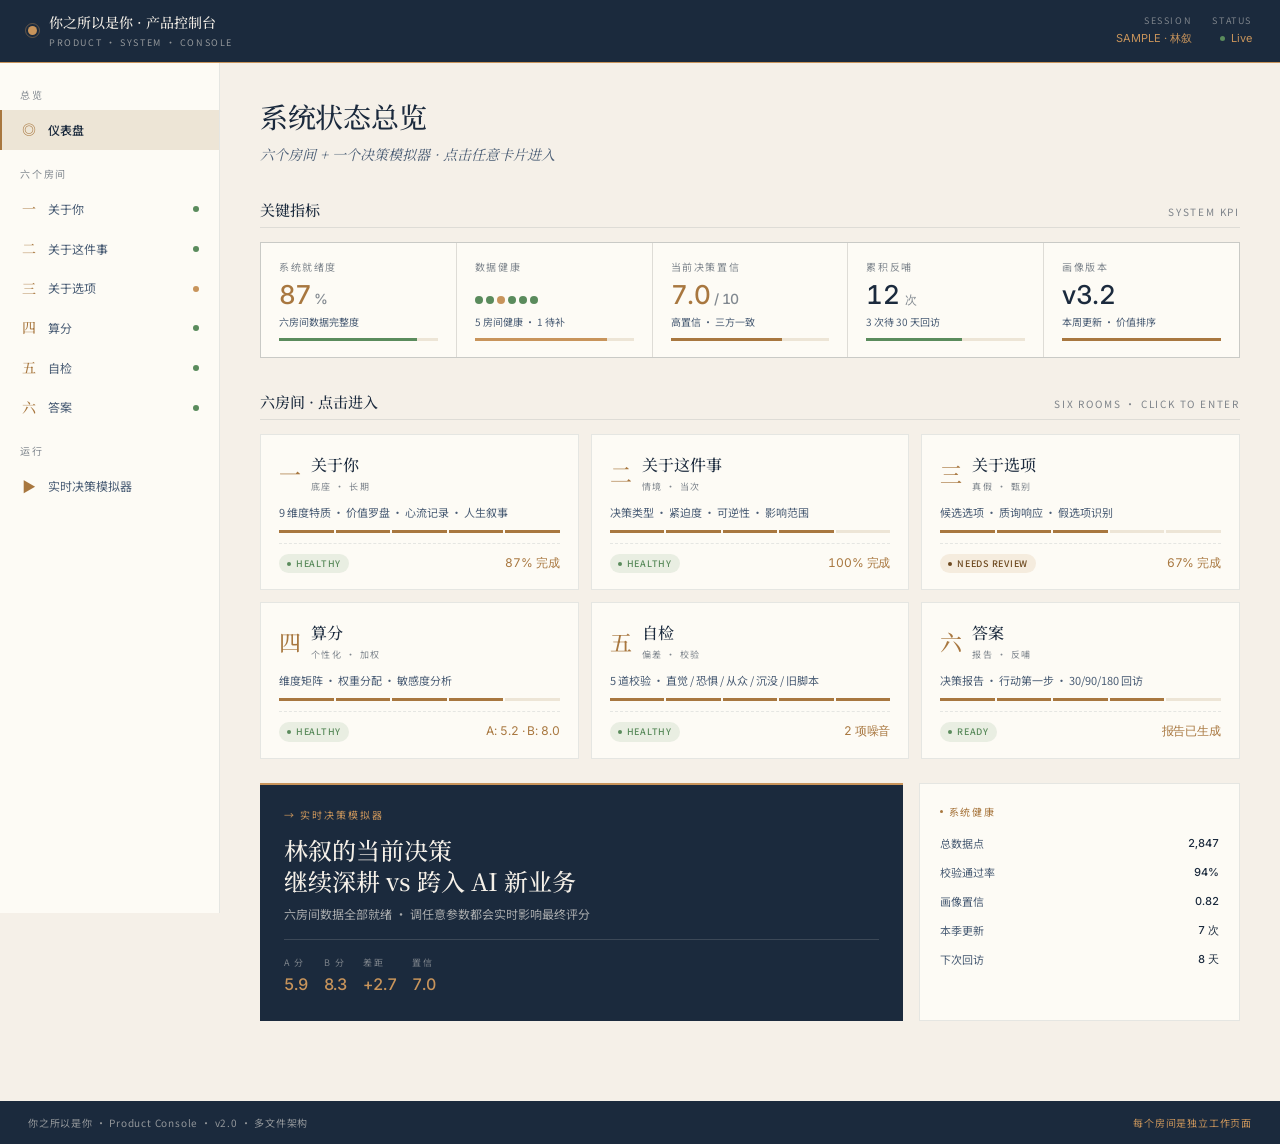
==== index.html @ 29799cde "Add files via upload" ====
<!DOCTYPE html>
<html lang="zh-CN">
<head>
<meta charset="UTF-8">
<meta name="viewport" content="width=device-width, initial-scale=1.0">
<title>仪表盘 · 你之所以是你</title>
<link rel="preconnect" href="https://fonts.googleapis.com">
<link rel="preconnect" href="https://fonts.gstatic.com" crossorigin>
<link href="https://fonts.googleapis.com/css2?family=Noto+Sans+SC:wght@300;400;500;700&family=Noto+Serif+SC:wght@400;500;600&family=Inter:wght@300;400;500;600;700&family=JetBrains+Mono:wght@400;500&display=swap" rel="stylesheet">
<link rel="stylesheet" href="style.css">
</head>
<body>

<header class="top">
  <div class="brand-block">
    <div class="brand-dot"></div>
    <div>
      <div class="brand-title">你之所以是你 · 产品控制台</div>
      <div class="brand-tag">Product · System · Console</div>
    </div>
  </div>
  <div class="session-meta">
    <div class="session-meta-item">
      <span class="session-meta-label">Session</span>
      <span class="session-meta-value mono">SAMPLE · 林叙</span>
    </div>
    <div class="session-meta-item">
      <span class="session-meta-label">Status</span>
      <span class="session-meta-value live-pulse"><span class="pulse-dot"></span> Live</span>
    </div>
  </div>
</header>

<div class="shell">

<aside class="nav">
  <div class="nav-section">总览</div>
  <a class="nav-item" href="index.html"><span class="nav-numeral serif">◎</span><span>仪表盘</span></a>
  <div class="nav-section">六个房间</div>
  <a class="nav-item" href="room-1.html"><span class="nav-numeral serif">一</span><span>关于你</span><span class="nav-status"></span></a>
  <a class="nav-item" href="room-2.html"><span class="nav-numeral serif">二</span><span>关于这件事</span><span class="nav-status"></span></a>
  <a class="nav-item" href="room-3.html"><span class="nav-numeral serif">三</span><span>关于选项</span><span class="nav-status amber"></span></a>
  <a class="nav-item" href="room-4.html"><span class="nav-numeral serif">四</span><span>算分</span><span class="nav-status"></span></a>
  <a class="nav-item" href="room-5.html"><span class="nav-numeral serif">五</span><span>自检</span><span class="nav-status"></span></a>
  <a class="nav-item" href="room-6.html"><span class="nav-numeral serif">六</span><span>答案</span><span class="nav-status"></span></a>
  <div class="nav-section">运行</div>
  <a class="nav-item" href="simulator.html"><span class="nav-numeral serif">▶</span><span>实时决策模拟器</span></a>
</aside>

<main class="content">

<h1 class="page-title serif">系统状态总览</h1>
<p class="page-sub">六个房间 + 一个决策模拟器 · 点击任意卡片进入</p>

<div class="section-bar"><div class="section-title">关键指标</div><div class="section-meta">SYSTEM KPI</div></div>
<div class="kpi-grid">
  <div class="kpi">
    <div class="kpi-label">系统就绪度</div>
    <div class="kpi-value gold num"><span id="kpi-ready">87</span><span style="font-size: 14px; color: var(--muted); margin-left: 2px;">%</span></div>
    <div class="kpi-sub">六房间数据完整度</div>
    <div class="kpi-bar"><div class="kpi-bar-fill green" id="kpi-ready-bar" style="width: 87%;"></div></div>
  </div>
  <div class="kpi">
    <div class="kpi-label">数据健康</div>
    <div class="kpi-value num"><span class="status-dots"><span class="dot on"></span><span class="dot on"></span><span class="dot warn"></span><span class="dot on"></span><span class="dot on"></span><span class="dot on"></span></span></div>
    <div class="kpi-sub">5 房间健康 · 1 待补</div>
    <div class="kpi-bar"><div class="kpi-bar-fill amber" style="width: 83%;"></div></div>
  </div>
  <div class="kpi">
    <div class="kpi-label">当前决策置信</div>
    <div class="kpi-value gold num"><span id="kpi-conf">7.2</span><span style="font-size: 14px; color: var(--muted); margin-left: 4px;">/ 10</span></div>
    <div class="kpi-sub">高置信 · 三方一致</div>
    <div class="kpi-bar"><div class="kpi-bar-fill" id="kpi-conf-bar" style="width: 72%;"></div></div>
  </div>
  <div class="kpi">
    <div class="kpi-label">累积反哺</div>
    <div class="kpi-value num">12<span style="font-size: 12px; color: var(--muted); margin-left: 6px;">次</span></div>
    <div class="kpi-sub">3 次待 30 天回访</div>
    <div class="kpi-bar"><div class="kpi-bar-fill green" style="width: 60%;"></div></div>
  </div>
  <div class="kpi">
    <div class="kpi-label">画像版本</div>
    <div class="kpi-value num">v3.2</div>
    <div class="kpi-sub">本周更新 · 价值排序</div>
    <div class="kpi-bar"><div class="kpi-bar-fill" style="width: 100%;"></div></div>
  </div>
</div>

<div class="section-bar"><div class="section-title">六房间 · 点击进入</div><div class="section-meta">SIX ROOMS · CLICK TO ENTER</div></div>

<div class="room-cards-grid">
  <a class="room-nav-card" href="room-1.html">
    <div class="room-nav-head"><div class="room-nav-num serif">一</div><div><div class="room-nav-name">关于你</div><div class="room-nav-meta">底座 · 长期</div></div></div>
    <div style="font-size: 11px; color: var(--ink-muted); line-height: 1.6;">9 维度特质 · 价值罗盘 · 心流记录 · 人生叙事</div>
    <div class="room-nav-mini-bar"><span class="on"></span><span class="on"></span><span class="on"></span><span class="on"></span><span class="on"></span></div>
    <div class="room-nav-status-row"><div class="status-pill"><span class="dot-inline"></span>HEALTHY</div><span class="num" style="color: var(--gold-deep); font-size: 12px;">87% 完成</span></div>
  </a>
  <a class="room-nav-card" href="room-2.html">
    <div class="room-nav-head"><div class="room-nav-num serif">二</div><div><div class="room-nav-name">关于这件事</div><div class="room-nav-meta">情境 · 当次</div></div></div>
    <div style="font-size: 11px; color: var(--ink-muted); line-height: 1.6;">决策类型 · 紧迫度 · 可逆性 · 影响范围</div>
    <div class="room-nav-mini-bar"><span class="on"></span><span class="on"></span><span class="on"></span><span class="on"></span><span></span></div>
    <div class="room-nav-status-row"><div class="status-pill"><span class="dot-inline"></span>HEALTHY</div><span class="num" style="color: var(--gold-deep); font-size: 12px;">100% 完成</span></div>
  </a>
  <a class="room-nav-card" href="room-3.html">
    <div class="room-nav-head"><div class="room-nav-num serif">三</div><div><div class="room-nav-name">关于选项</div><div class="room-nav-meta">真假 · 甄别</div></div></div>
    <div style="font-size: 11px; color: var(--ink-muted); line-height: 1.6;">候选选项 · 质询响应 · 假选项识别</div>
    <div class="room-nav-mini-bar"><span class="on"></span><span class="on"></span><span class="on"></span><span></span><span></span></div>
    <div class="room-nav-status-row"><div class="status-pill amber"><span class="dot-inline"></span>NEEDS REVIEW</div><span class="num" style="color: var(--gold-deep); font-size: 12px;">67% 完成</span></div>
  </a>
  <a class="room-nav-card" href="room-4.html">
    <div class="room-nav-head"><div class="room-nav-num serif">四</div><div><div class="room-nav-name">算分</div><div class="room-nav-meta">个性化 · 加权</div></div></div>
    <div style="font-size: 11px; color: var(--ink-muted); line-height: 1.6;">维度矩阵 · 权重分配 · 敏感度分析</div>
    <div class="room-nav-mini-bar"><span class="on"></span><span class="on"></span><span class="on"></span><span class="on"></span><span></span></div>
    <div class="room-nav-status-row"><div class="status-pill"><span class="dot-inline"></span>HEALTHY</div><span class="num" style="color: var(--gold-deep); font-size: 12px;">A: <span id="dash-a">5.9</span> · B: <span id="dash-b">8.3</span></span></div>
  </a>
  <a class="room-nav-card" href="room-5.html">
    <div class="room-nav-head"><div class="room-nav-num serif">五</div><div><div class="room-nav-name">自检</div><div class="room-nav-meta">偏差 · 校验</div></div></div>
    <div style="font-size: 11px; color: var(--ink-muted); line-height: 1.6;">5 道校验 · 直觉 / 恐惧 / 从众 / 沉没 / 旧脚本</div>
    <div class="room-nav-mini-bar"><span class="on"></span><span class="on"></span><span class="on"></span><span class="on"></span><span class="on"></span></div>
    <div class="room-nav-status-row"><div class="status-pill"><span class="dot-inline"></span>HEALTHY</div><span class="num" style="color: var(--gold-deep); font-size: 12px;">2 项噪音</span></div>
  </a>
  <a class="room-nav-card" href="room-6.html">
    <div class="room-nav-head"><div class="room-nav-num serif">六</div><div><div class="room-nav-name">答案</div><div class="room-nav-meta">报告 · 反哺</div></div></div>
    <div style="font-size: 11px; color: var(--ink-muted); line-height: 1.6;">决策报告 · 行动第一步 · 30/90/180 回访</div>
    <div class="room-nav-mini-bar"><span class="on"></span><span class="on"></span><span class="on"></span><span class="on"></span><span></span></div>
    <div class="room-nav-status-row"><div class="status-pill"><span class="dot-inline"></span>READY</div><span class="num" style="color: var(--gold-deep); font-size: 12px;">报告已生成</span></div>
  </a>
</div>

<div class="dash-cta-row">
  <a class="simulator-card-link" href="simulator.html">
    <div class="sim-card-label">→ 实时决策模拟器</div>
    <div class="sim-card-title serif">林叙的当前决策<br/>继续深耕 vs 跨入 AI 新业务</div>
    <div class="sim-card-sub">六房间数据全部就绪 · 调任意参数都会实时影响最终评分</div>
    <div class="sim-card-quick">
      <div class="sim-card-quick-item"><span class="sim-card-quick-label">A 分</span><span class="sim-card-quick-val num" id="dash-a">5.9</span></div>
      <div class="sim-card-quick-item"><span class="sim-card-quick-label">B 分</span><span class="sim-card-quick-val num" id="dash-b">8.3</span></div>
      <div class="sim-card-quick-item"><span class="sim-card-quick-label">差距</span><span class="sim-card-quick-val num" id="dash-gap">+2.4</span></div>
      <div class="sim-card-quick-item"><span class="sim-card-quick-label">置信</span><span class="sim-card-quick-val num" id="dash-conf">7.2</span></div>
    </div>
  </a>
  <div class="health-card">
    <div class="subsection-label">系统健康</div>
    <div class="health-row"><span class="lbl">总数据点</span><span class="val">2,847</span></div>
    <div class="health-row"><span class="lbl">校验通过率</span><span class="val">94%</span></div>
    <div class="health-row"><span class="lbl">画像置信</span><span class="val">0.82</span></div>
    <div class="health-row"><span class="lbl">本季更新</span><span class="val">7 次</span></div>
    <div class="health-row"><span class="lbl">下次回访</span><span class="val">8 天</span></div>
  </div>
</div>

</main>

</div>

<footer class="bot">
  <span>你之所以是你 · Product Console · v2.0 · 多文件架构</span>
  <span style="color: var(--gold);">每个房间是独立工作页面</span>
</footer>

<script src="app.js"></script>
</body>
</html>
---- style.css ----
:root {
  --ink: #1B2A3D; --ink-soft: #2C3E54; --ink-muted: #4A5D75;
  --cream: #F5F0E8; --cream-deep: #EDE5D6; --paper: #FDFBF5;
  --gold: #C8945B; --gold-deep: #A8773F; --gold-darkest: #6E4A20;
  --gold-soft: rgba(200, 148, 91, 0.10); --gold-soft-2: rgba(200, 148, 91, 0.20);
  --line: rgba(27, 42, 61, 0.10); --line-strong: rgba(27, 42, 61, 0.22);
  --muted: rgba(27, 42, 61, 0.55);
  --green: #5A8B5C; --green-soft: rgba(90, 139, 92, 0.12);
  --amber: #C8945B; --amber-soft: rgba(200, 148, 91, 0.15);
  --red: #B85450; --red-soft: rgba(184, 84, 80, 0.10);
}

* { margin: 0; padding: 0; box-sizing: border-box; }
html, body {
  font-family: 'Noto Sans SC', -apple-system, 'PingFang SC', 'Microsoft YaHei', sans-serif;
  background: var(--cream); color: var(--ink);
  font-size: 13px; line-height: 1.55;
  -webkit-font-smoothing: antialiased;
}
.serif { font-family: 'Noto Serif SC', Georgia, serif; }
.num { font-family: 'Inter', sans-serif; font-variant-numeric: tabular-nums; letter-spacing: -0.01em; }
.mono { font-family: 'JetBrains Mono', monospace; font-variant-numeric: tabular-nums; }

header.top { background: var(--ink); color: var(--cream); padding: 12px 28px; display: flex; align-items: center; justify-content: space-between; border-bottom: 0.5px solid var(--gold); position: sticky; top: 0; z-index: 50; }
.brand-block { display: flex; align-items: center; gap: 12px; }
.brand-dot { width: 9px; height: 9px; border-radius: 50%; background: var(--gold); position: relative; }
.brand-dot::after { content: ''; position: absolute; inset: -3px; border: 0.5px solid var(--gold); border-radius: 50%; opacity: 0.4; }
.brand-title { font-family: 'Noto Serif SC', serif; font-size: 14px; font-weight: 500; }
.brand-tag { font-size: 9px; letter-spacing: 0.18em; color: rgba(245, 240, 232, 0.55); text-transform: uppercase; margin-top: 2px; }
.session-meta { display: flex; gap: 20px; font-size: 11px; }
.session-meta-item { display: flex; flex-direction: column; align-items: flex-end; }
.session-meta-label { color: rgba(245, 240, 232, 0.45); font-size: 9px; letter-spacing: 0.18em; text-transform: uppercase; margin-bottom: 2px; }
.session-meta-value { font-family: 'Inter', sans-serif; font-size: 11px; color: var(--gold); }
.live-pulse { display: inline-flex; align-items: center; gap: 6px; }
.pulse-dot { width: 5px; height: 5px; border-radius: 50%; background: var(--green); animation: pulse 2s ease-in-out infinite; }
@keyframes pulse { 0%, 100% { opacity: 1; } 50% { opacity: 0.4; } }

.shell { display: grid; grid-template-columns: 220px 1fr; min-height: calc(100vh - 50px); }
aside.nav { background: var(--paper); border-right: 0.5px solid var(--line); padding: 24px 0; position: sticky; top: 50px; height: calc(100vh - 50px); overflow-y: auto; }
.nav-section { font-size: 10px; letter-spacing: 0.18em; color: var(--muted); text-transform: uppercase; padding: 0 20px 8px; margin-top: 16px; }
.nav-section:first-child { margin-top: 0; }
.nav-item { display: flex; align-items: center; gap: 12px; padding: 9px 20px; cursor: pointer; border-left: 2px solid transparent; transition: all 0.15s; text-decoration: none; color: var(--ink-muted); font-size: 12px; }
.nav-item:hover { background: var(--cream); color: var(--ink); }
.nav-item.active { background: var(--cream-deep); border-left-color: var(--gold-deep); color: var(--ink); font-weight: 500; }
.nav-numeral { font-family: 'Noto Serif SC', serif; font-size: 14px; color: var(--gold-deep); min-width: 14px; text-align: center; font-weight: 500; }
.nav-status { margin-left: auto; width: 6px; height: 6px; border-radius: 50%; background: var(--green); }
.nav-status.amber { background: var(--amber); }

main.content { padding: 32px 40px 80px; max-width: 1100px; }
.crumb { display: flex; align-items: center; gap: 8px; font-size: 11px; color: var(--muted); margin-bottom: 16px; letter-spacing: 0.04em; }
.crumb a { color: var(--gold-deep); text-decoration: none; }
.crumb a:hover { text-decoration: underline; }

h1.page-title { font-family: 'Noto Serif SC', serif; font-size: 28px; font-weight: 500; margin-bottom: 6px; letter-spacing: -0.01em; }
.page-sub { font-family: 'Noto Serif SC', serif; font-style: italic; color: var(--ink-muted); margin-bottom: 32px; font-size: 14px; }

.section-bar { display: flex; align-items: baseline; justify-content: space-between; margin: 32px 0 14px; padding-bottom: 6px; border-bottom: 0.5px solid var(--line); }
.section-title { font-family: 'Noto Serif SC', serif; font-size: 15px; font-weight: 500; }
.section-meta { font-size: 10px; letter-spacing: 0.18em; color: var(--muted); text-transform: uppercase; }

.kpi-grid { display: grid; grid-template-columns: repeat(5, 1fr); gap: 1px; background: var(--line); border: 0.5px solid var(--line); margin-top: 8px; }
.kpi { background: var(--paper); padding: 16px 18px; }
.kpi-label { font-size: 10px; letter-spacing: 0.16em; color: var(--muted); text-transform: uppercase; margin-bottom: 8px; }
.kpi-value { font-family: 'Inter', sans-serif; font-size: 26px; font-weight: 500; letter-spacing: -0.02em; line-height: 1; margin-bottom: 6px; font-variant-numeric: tabular-nums; }
.kpi-value.gold { color: var(--gold-deep); }
.kpi-sub { font-size: 10px; color: var(--ink-muted); }
.kpi-bar { margin-top: 8px; height: 3px; background: var(--cream-deep); position: relative; overflow: hidden; }
.kpi-bar-fill { position: absolute; top: 0; left: 0; height: 100%; background: var(--gold-deep); transition: width 0.4s; }
.kpi-bar-fill.green { background: var(--green); }
.kpi-bar-fill.amber { background: var(--amber); }
.status-dots { display: inline-flex; gap: 3px; margin-top: 4px; }
.dot { width: 8px; height: 8px; border-radius: 50%; background: var(--cream-deep); }
.dot.on { background: var(--green); }
.dot.warn { background: var(--amber); }

.room-cards-grid { display: grid; grid-template-columns: repeat(3, 1fr); gap: 12px; margin-top: 8px; }
.room-nav-card { background: var(--paper); border: 0.5px solid var(--line); padding: 18px 18px 16px; cursor: pointer; transition: all 0.2s; text-decoration: none; color: var(--ink); display: block; }
.room-nav-card:hover { border-color: var(--gold-deep); background: var(--cream-deep); transform: translateY(-1px); }
.room-nav-head { display: flex; align-items: center; gap: 10px; margin-bottom: 10px; }
.room-nav-num { font-family: 'Noto Serif SC', serif; font-size: 22px; color: var(--gold-deep); font-weight: 500; line-height: 1; }
.room-nav-name { font-family: 'Noto Serif SC', serif; font-size: 16px; font-weight: 500; }
.room-nav-meta { font-size: 9px; letter-spacing: 0.16em; color: var(--muted); text-transform: uppercase; margin-top: 2px; }
.room-nav-status-row { display: flex; align-items: center; justify-content: space-between; font-size: 10px; letter-spacing: 0.05em; padding-top: 10px; border-top: 0.5px dashed var(--line); margin-top: 10px; }
.status-pill { display: inline-flex; align-items: center; gap: 5px; font-size: 9px; letter-spacing: 0.08em; padding: 3px 8px; background: var(--green-soft); color: var(--green); border-radius: 10px; text-transform: uppercase; font-weight: 500; }
.status-pill.amber { background: var(--amber-soft); color: var(--gold-darkest); }
.status-pill .dot-inline { width: 4px; height: 4px; border-radius: 50%; background: currentColor; }
.room-nav-mini-bar { display: flex; gap: 2px; margin-top: 8px; }
.room-nav-mini-bar span { height: 3px; flex: 1; background: var(--cream-deep); }
.room-nav-mini-bar span.on { background: var(--gold-deep); }

.card { background: var(--paper); border: 0.5px solid var(--line); padding: 20px 24px; margin-bottom: 16px; }
.card-head { display: flex; align-items: baseline; justify-content: space-between; margin-bottom: 16px; padding-bottom: 10px; border-bottom: 0.5px solid var(--line); }
.card-title { font-family: 'Noto Serif SC', serif; font-size: 14px; font-weight: 500; }
.card-meta { font-size: 10px; letter-spacing: 0.16em; color: var(--muted); text-transform: uppercase; }

.subsection-label { font-size: 10px; letter-spacing: 0.18em; color: var(--gold-deep); text-transform: uppercase; margin-bottom: 10px; display: flex; align-items: center; gap: 6px; }
.subsection-label::before { content: ''; width: 3px; height: 3px; background: var(--gold-deep); border-radius: 50%; }

.metric-row { display: grid; grid-template-columns: 130px 1fr 70px; gap: 12px; align-items: center; margin-bottom: 8px; font-size: 12px; }
.metric-label { color: var(--ink-muted); }
.metric-bar { height: 5px; background: var(--cream-deep); position: relative; overflow: hidden; }
.metric-bar-fill { position: absolute; top: 0; left: 0; height: 5px; background: var(--gold-deep); transition: width 0.3s; }
.metric-bar-fill.green { background: var(--green); }
.metric-bar-fill.amber { background: var(--amber); }
.metric-val { text-align: right; font-family: 'Inter', sans-serif; font-variant-numeric: tabular-nums; color: var(--ink); font-weight: 500; }

.param-grid { display: grid; grid-template-columns: 1fr 1fr; gap: 24px; }
.param-row { display: grid; grid-template-columns: 1fr 60px; gap: 12px; align-items: baseline; margin-bottom: 14px; }
.param-label { font-size: 12px; color: var(--ink-soft); display: flex; align-items: center; gap: 6px; }
.param-label-explanation { font-size: 11px; color: var(--muted); font-style: italic; margin-top: 2px; line-height: 1.4; }
.param-val { text-align: right; font-family: 'Inter', sans-serif; font-variant-numeric: tabular-nums; font-weight: 500; color: var(--gold-darkest); font-size: 13px; }
.slider { width: 100%; height: 4px; background: var(--cream-deep); outline: none; appearance: none; -webkit-appearance: none; cursor: pointer; margin-top: 6px; }
.slider::-webkit-slider-thumb { -webkit-appearance: none; appearance: none; width: 14px; height: 14px; background: var(--ink); border: 2px solid var(--cream); border-radius: 50%; cursor: grab; box-shadow: 0 0 0 0.5px var(--ink); }
.slider::-webkit-slider-thumb:active { background: var(--gold-deep); cursor: grabbing; }
.slider::-moz-range-thumb { width: 14px; height: 14px; background: var(--ink); border: 2px solid var(--cream); border-radius: 50%; cursor: grab; }

.toggle { position: relative; width: 32px; height: 18px; background: var(--cream-deep); border: 0.5px solid var(--line-strong); border-radius: 9px; cursor: pointer; transition: background 0.2s; flex-shrink: 0; }
.toggle::after { content: ''; position: absolute; top: 1px; left: 1px; width: 14px; height: 14px; background: var(--cream); border: 0.5px solid var(--line-strong); border-radius: 50%; transition: transform 0.2s; }
.toggle.on { background: var(--gold-deep); border-color: var(--gold-deep); }
.toggle.on::after { transform: translateX(13px); background: var(--cream); border-color: var(--gold-deep); }
.toggle-row { display: grid; grid-template-columns: 1fr auto; align-items: center; gap: 12px; padding: 10px 0; border-bottom: 0.5px dashed var(--line); font-size: 12px; }
.toggle-row:last-child { border: none; }

.live-output-card { background: var(--ink); color: var(--cream); padding: 18px 24px; margin: 16px 0 24px; position: relative; overflow: hidden; }
.live-output-card::before { content: ''; position: absolute; top: 0; left: 0; width: 4px; height: 100%; background: var(--gold); }
.live-output-card-label { font-size: 10px; letter-spacing: 0.2em; color: var(--gold); text-transform: uppercase; margin-bottom: 8px; }
.live-output-value { font-family: 'Noto Serif SC', serif; font-size: 22px; line-height: 1.4; font-weight: 500; margin-bottom: 6px; }
.live-output-conf { font-size: 11px; color: rgba(245, 240, 232, 0.6); font-family: 'Inter', sans-serif; }

.viz-card { background: var(--paper); border: 0.5px solid var(--line); padding: 24px; margin-bottom: 16px; }
.viz-grid { display: grid; grid-template-columns: 1fr 1fr; gap: 16px; }

.radar-svg { width: 100%; max-width: 320px; display: block; margin: 0 auto; }

.timeline { display: flex; gap: 4px; margin-top: 12px; }
.timeline-day { flex: 1; aspect-ratio: 1; background: var(--cream-deep); border: 0.5px solid var(--line); display: flex; align-items: center; justify-content: center; font-size: 11px; color: var(--muted); font-family: 'Inter', sans-serif; font-weight: 500; }
.timeline-day.flow { background: var(--gold-deep); color: var(--cream); }
.timeline-day.partial { background: var(--gold-soft-2); color: var(--gold-darkest); }

.value-list { display: flex; flex-direction: column; gap: 6px; }
.value-item { display: grid; grid-template-columns: 24px 1fr 50px; gap: 10px; align-items: center; padding: 8px 0; border-bottom: 0.5px dashed var(--line); font-size: 12px; }
.value-rank { font-family: 'Noto Serif SC', serif; font-size: 14px; color: var(--gold-deep); font-weight: 500; }
.value-name { font-family: 'Noto Serif SC', serif; font-size: 14px; font-weight: 500; }
.value-score { text-align: right; font-family: 'Inter', sans-serif; font-variant-numeric: tabular-nums; color: var(--ink-muted); font-size: 11px; }

.story-events { display: flex; flex-direction: column; gap: 12px; margin-top: 12px; }
.story-event { display: grid; grid-template-columns: 80px 1fr; gap: 16px; padding: 10px 0; border-bottom: 0.5px dashed var(--line); }
.story-event:last-child { border: none; }
.story-age { font-family: 'Inter', sans-serif; font-size: 14px; color: var(--gold-deep); font-weight: 500; }
.story-content { font-size: 12px; line-height: 1.6; color: var(--ink-soft); }
.story-content strong { font-family: 'Noto Serif SC', serif; color: var(--ink); font-weight: 500; }

.dim-chart-row { display: grid; grid-template-columns: 100px 1fr 60px 40px; gap: 12px; align-items: center; padding: 8px 0; border-bottom: 0.5px dashed var(--line); font-size: 12px; }
.dim-chart-row:last-child { border: none; }
.dim-chart-label { color: var(--ink-muted); }
.dim-chart-bar-track { position: relative; height: 14px; background: var(--cream-deep); }
.dim-chart-bar-fill { position: absolute; top: 0; left: 0; height: 14px; background: var(--gold-deep); transition: width 0.5s; }
.dim-chart-val { text-align: right; font-family: 'Inter', sans-serif; font-variant-numeric: tabular-nums; font-weight: 500; }

.pill { display: inline-flex; align-items: center; gap: 6px; padding: 4px 10px; background: var(--gold-soft); color: var(--gold-darkest); border: 0.5px solid var(--gold); border-radius: 12px; font-size: 11px; letter-spacing: 0.04em; }
.pill.green { background: var(--green-soft); color: var(--green); border-color: var(--green); }
.pill.red { background: var(--red-soft); color: var(--red); border-color: var(--red); }

.option-card { padding: 16px 18px; border: 0.5px solid var(--line); margin-bottom: 12px; background: var(--cream); }
.option-card.winner { border: 2px solid var(--gold-deep); background: var(--gold-soft); }
.option-head-row { display: flex; justify-content: space-between; align-items: baseline; margin-bottom: 12px; }
.option-name { font-family: 'Noto Serif SC', serif; font-size: 15px; font-weight: 500; }
.option-sub { font-size: 10px; color: var(--muted); margin-top: 2px; letter-spacing: 0.05em; }
.option-score { font-family: 'Inter', sans-serif; font-size: 28px; font-weight: 500; font-variant-numeric: tabular-nums; letter-spacing: -0.02em; color: var(--gold-deep); line-height: 1; }

.check-item { display: flex; gap: 12px; align-items: flex-start; padding: 12px 0; border-bottom: 0.5px dashed var(--line); }
.check-item:last-child { border: none; }
.check-icon { width: 18px; height: 18px; flex-shrink: 0; border-radius: 50%; display: flex; align-items: center; justify-content: center; font-family: 'Inter', sans-serif; font-size: 11px; font-weight: 500; }
.check-icon.ok { background: var(--green-soft); color: var(--green); }
.check-icon.warn { background: var(--amber-soft); color: var(--gold-darkest); }
.check-icon.off { background: var(--cream-deep); color: var(--muted); }
.check-content { flex: 1; }
.check-name { font-family: 'Noto Serif SC', serif; font-size: 13px; font-weight: 500; margin-bottom: 4px; }
.check-desc { font-size: 11px; color: var(--ink-muted); line-height: 1.6; }
.check-tag { font-size: 9px; letter-spacing: 0.1em; color: var(--muted); text-transform: uppercase; margin-top: 4px; }

.page-nav { display: flex; justify-content: space-between; margin-top: 48px; padding-top: 20px; border-top: 0.5px solid var(--line); }
.page-nav-btn { padding: 10px 16px; background: transparent; border: 0.5px solid var(--line-strong); font-size: 12px; cursor: pointer; text-decoration: none; color: var(--ink); display: inline-flex; align-items: center; gap: 8px; font-family: inherit; transition: background 0.15s; }
.page-nav-btn:hover { background: var(--paper); }
.page-nav-btn.primary { background: var(--ink); color: var(--cream); border-color: var(--ink); }

.dash-cta-row { display: grid; grid-template-columns: 2fr 1fr; gap: 16px; margin-top: 24px; }
.simulator-card-link { display: block; padding: 24px; background: var(--ink); color: var(--cream); text-decoration: none; cursor: pointer; position: relative; overflow: hidden; transition: transform 0.2s; }
.simulator-card-link:hover { transform: translateY(-2px); }
.simulator-card-link::before { content: ''; position: absolute; top: 0; left: 0; width: 100%; height: 2px; background: var(--gold); }
.sim-card-label { font-size: 10px; letter-spacing: 0.2em; color: var(--gold); margin-bottom: 12px; text-transform: uppercase; }
.sim-card-title { font-family: 'Noto Serif SC', serif; font-size: 24px; font-weight: 500; margin-bottom: 8px; line-height: 1.3; }
.sim-card-sub { font-size: 12px; color: rgba(245, 240, 232, 0.65); margin-bottom: 16px; }
.sim-card-quick { display: flex; gap: 16px; padding-top: 16px; border-top: 0.5px solid rgba(245, 240, 232, 0.15); font-size: 11px; }
.sim-card-quick-item { display: flex; flex-direction: column; gap: 2px; }
.sim-card-quick-label { font-size: 9px; letter-spacing: 0.18em; color: rgba(245, 240, 232, 0.45); text-transform: uppercase; }
.sim-card-quick-val { font-family: 'Inter', sans-serif; font-weight: 500; color: var(--gold); font-size: 16px; }

.health-card { padding: 20px; background: var(--paper); border: 0.5px solid var(--line); }
.health-row { display: flex; justify-content: space-between; padding: 6px 0; font-size: 11px; }
.health-row .lbl { color: var(--ink-muted); }
.health-row .val { font-family: 'Inter', sans-serif; font-weight: 500; font-variant-numeric: tabular-nums; }

.viz-vertical-bars { display: flex; align-items: flex-end; gap: 8px; height: 200px; padding: 16px 0; border-bottom: 0.5px solid var(--line); }
.viz-vbar { flex: 1; display: flex; flex-direction: column; align-items: center; justify-content: flex-end; height: 100%; gap: 4px; }
.viz-vbar-fill { width: 60%; max-width: 36px; background: var(--gold-deep); transition: height 0.5s; }
.viz-vbar-fill.muted { background: var(--cream-deep); }
.viz-vbar-label { font-size: 10px; color: var(--ink-muted); margin-top: 6px; text-align: center; font-family: 'Inter', sans-serif; }
.viz-vbar-val { font-size: 11px; font-family: 'Inter', sans-serif; font-weight: 500; color: var(--gold-darkest); }

.calc-display { background: var(--cream); border: 0.5px solid var(--line); padding: 18px 22px; margin: 16px 0; font-family: 'JetBrains Mono', monospace; font-size: 12px; line-height: 1.9; color: var(--ink-soft); }
.calc-display .key { color: var(--gold-deep); }
.calc-display .val { color: var(--ink); font-weight: 500; }
.calc-display .comment { color: var(--muted); font-style: italic; }

footer.bot { padding: 14px 28px; background: var(--ink); color: rgba(245, 240, 232, 0.55); display: flex; justify-content: space-between; align-items: center; font-size: 10px; letter-spacing: 0.08em; }

@media (max-width: 880px) {
  .shell { grid-template-columns: 1fr; }
  aside.nav { position: static; height: auto; padding: 12px 0; overflow-x: auto; }
  main.content { padding: 20px 16px 60px; }
  .kpi-grid { grid-template-columns: repeat(2, 1fr); }
  .room-cards-grid { grid-template-columns: 1fr; }
  .param-grid { grid-template-columns: 1fr; }
  .viz-grid { grid-template-columns: 1fr; }
  .dash-cta-row { grid-template-columns: 1fr; }
}
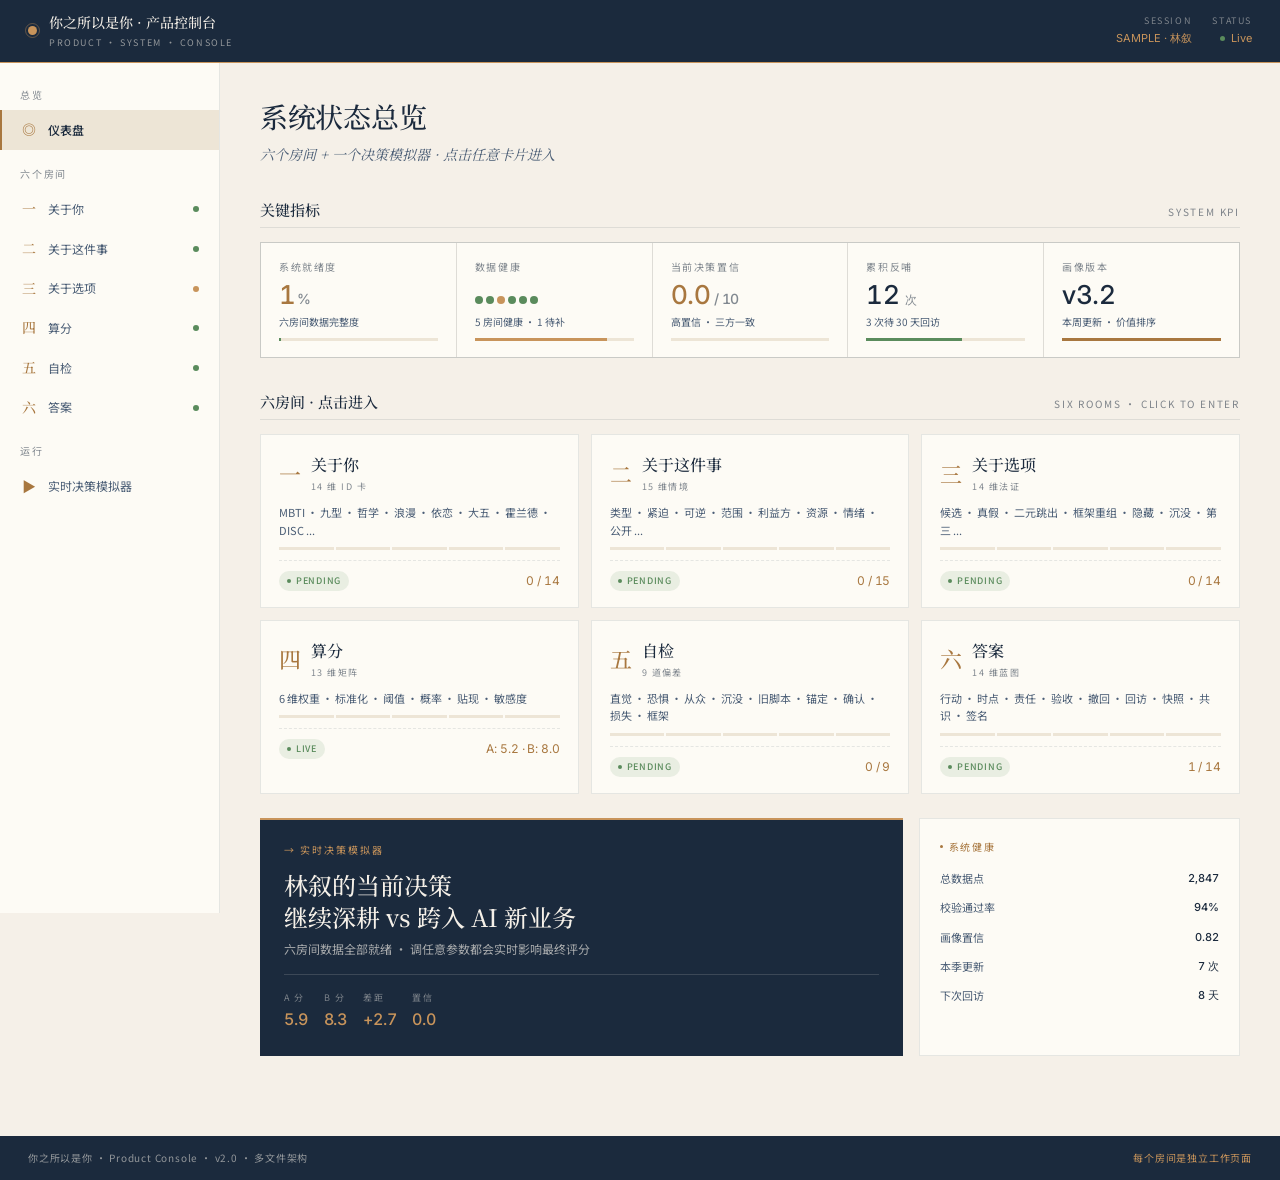
==== commit ca0ad37c: "Add files via upload" ====
--- a/index.html
+++ b/index.html
@@ -89,41 +89,41 @@
 <div class="section-bar"><div class="section-title">六房间 · 点击进入</div><div class="section-meta">SIX ROOMS · CLICK TO ENTER</div></div>
 
 <div class="room-cards-grid">
-  <a class="room-nav-card" href="room-1.html">
-    <div class="room-nav-head"><div class="room-nav-num serif">一</div><div><div class="room-nav-name">关于你</div><div class="room-nav-meta">底座 · 长期</div></div></div>
-    <div style="font-size: 11px; color: var(--ink-muted); line-height: 1.6;">9 维度特质 · 价值罗盘 · 心流记录 · 人生叙事</div>
-    <div class="room-nav-mini-bar"><span class="on"></span><span class="on"></span><span class="on"></span><span class="on"></span><span class="on"></span></div>
-    <div class="room-nav-status-row"><div class="status-pill"><span class="dot-inline"></span>HEALTHY</div><span class="num" style="color: var(--gold-deep); font-size: 12px;">87% 完成</span></div>
+  <a class="room-nav-card" href="room-1.html" id="dash-room-1">
+    <div class="room-nav-head"><div class="room-nav-num serif">一</div><div><div class="room-nav-name">关于你</div><div class="room-nav-meta">14 维 ID 卡</div></div></div>
+    <div style="font-size: 11px; color: var(--ink-muted); line-height: 1.6;" id="dash-r1-desc">MBTI · 九型 · 哲学 · 浪漫 · 依恋 · 大五 · 霍兰德 · DISC ...</div>
+    <div class="room-nav-mini-bar" id="dash-r1-bar"><span></span><span></span><span></span><span></span><span></span></div>
+    <div class="room-nav-status-row"><div class="status-pill" id="dash-r1-pill"><span class="dot-inline"></span>PENDING</div><span class="num" style="color: var(--gold-deep); font-size: 12px;" id="dash-r1-val">0 / 14</span></div>
   </a>
-  <a class="room-nav-card" href="room-2.html">
-    <div class="room-nav-head"><div class="room-nav-num serif">二</div><div><div class="room-nav-name">关于这件事</div><div class="room-nav-meta">情境 · 当次</div></div></div>
-    <div style="font-size: 11px; color: var(--ink-muted); line-height: 1.6;">决策类型 · 紧迫度 · 可逆性 · 影响范围</div>
-    <div class="room-nav-mini-bar"><span class="on"></span><span class="on"></span><span class="on"></span><span class="on"></span><span></span></div>
-    <div class="room-nav-status-row"><div class="status-pill"><span class="dot-inline"></span>HEALTHY</div><span class="num" style="color: var(--gold-deep); font-size: 12px;">100% 完成</span></div>
+  <a class="room-nav-card" href="room-2.html" id="dash-room-2">
+    <div class="room-nav-head"><div class="room-nav-num serif">二</div><div><div class="room-nav-name">关于这件事</div><div class="room-nav-meta">15 维情境</div></div></div>
+    <div style="font-size: 11px; color: var(--ink-muted); line-height: 1.6;" id="dash-r2-desc">类型 · 紧迫 · 可逆 · 范围 · 利益方 · 资源 · 情绪 · 公开 ...</div>
+    <div class="room-nav-mini-bar" id="dash-r2-bar"><span></span><span></span><span></span><span></span><span></span></div>
+    <div class="room-nav-status-row"><div class="status-pill" id="dash-r2-pill"><span class="dot-inline"></span>PENDING</div><span class="num" style="color: var(--gold-deep); font-size: 12px;" id="dash-r2-val">0 / 15</span></div>
   </a>
-  <a class="room-nav-card" href="room-3.html">
-    <div class="room-nav-head"><div class="room-nav-num serif">三</div><div><div class="room-nav-name">关于选项</div><div class="room-nav-meta">真假 · 甄别</div></div></div>
-    <div style="font-size: 11px; color: var(--ink-muted); line-height: 1.6;">候选选项 · 质询响应 · 假选项识别</div>
-    <div class="room-nav-mini-bar"><span class="on"></span><span class="on"></span><span class="on"></span><span></span><span></span></div>
-    <div class="room-nav-status-row"><div class="status-pill amber"><span class="dot-inline"></span>NEEDS REVIEW</div><span class="num" style="color: var(--gold-deep); font-size: 12px;">67% 完成</span></div>
+  <a class="room-nav-card" href="room-3.html" id="dash-room-3">
+    <div class="room-nav-head"><div class="room-nav-num serif">三</div><div><div class="room-nav-name">关于选项</div><div class="room-nav-meta">14 维法证</div></div></div>
+    <div style="font-size: 11px; color: var(--ink-muted); line-height: 1.6;" id="dash-r3-desc">候选 · 真假 · 二元跳出 · 框架重组 · 隐藏 · 沉没 · 第三 ...</div>
+    <div class="room-nav-mini-bar" id="dash-r3-bar"><span></span><span></span><span></span><span></span><span></span></div>
+    <div class="room-nav-status-row"><div class="status-pill" id="dash-r3-pill"><span class="dot-inline"></span>PENDING</div><span class="num" style="color: var(--gold-deep); font-size: 12px;" id="dash-r3-val">0 / 14</span></div>
   </a>
-  <a class="room-nav-card" href="room-4.html">
-    <div class="room-nav-head"><div class="room-nav-num serif">四</div><div><div class="room-nav-name">算分</div><div class="room-nav-meta">个性化 · 加权</div></div></div>
-    <div style="font-size: 11px; color: var(--ink-muted); line-height: 1.6;">维度矩阵 · 权重分配 · 敏感度分析</div>
-    <div class="room-nav-mini-bar"><span class="on"></span><span class="on"></span><span class="on"></span><span class="on"></span><span></span></div>
-    <div class="room-nav-status-row"><div class="status-pill"><span class="dot-inline"></span>HEALTHY</div><span class="num" style="color: var(--gold-deep); font-size: 12px;">A: <span id="dash-a">5.9</span> · B: <span id="dash-b">8.3</span></span></div>
+  <a class="room-nav-card" href="room-4.html" id="dash-room-4">
+    <div class="room-nav-head"><div class="room-nav-num serif">四</div><div><div class="room-nav-name">算分</div><div class="room-nav-meta">13 维矩阵</div></div></div>
+    <div style="font-size: 11px; color: var(--ink-muted); line-height: 1.6;">6 维权重 · 标准化 · 阈值 · 概率 · 贴现 · 敏感度</div>
+    <div class="room-nav-mini-bar" id="dash-r4-bar"><span></span><span></span><span></span><span></span><span></span></div>
+    <div class="room-nav-status-row"><div class="status-pill"><span class="dot-inline"></span>LIVE</div><span class="num" style="color: var(--gold-deep); font-size: 12px;">A: <span id="dash-a">5.9</span> · B: <span id="dash-b">8.3</span></span></div>
   </a>
-  <a class="room-nav-card" href="room-5.html">
-    <div class="room-nav-head"><div class="room-nav-num serif">五</div><div><div class="room-nav-name">自检</div><div class="room-nav-meta">偏差 · 校验</div></div></div>
-    <div style="font-size: 11px; color: var(--ink-muted); line-height: 1.6;">5 道校验 · 直觉 / 恐惧 / 从众 / 沉没 / 旧脚本</div>
-    <div class="room-nav-mini-bar"><span class="on"></span><span class="on"></span><span class="on"></span><span class="on"></span><span class="on"></span></div>
-    <div class="room-nav-status-row"><div class="status-pill"><span class="dot-inline"></span>HEALTHY</div><span class="num" style="color: var(--gold-deep); font-size: 12px;">2 项噪音</span></div>
+  <a class="room-nav-card" href="room-5.html" id="dash-room-5">
+    <div class="room-nav-head"><div class="room-nav-num serif">五</div><div><div class="room-nav-name">自检</div><div class="room-nav-meta">9 道偏差</div></div></div>
+    <div style="font-size: 11px; color: var(--ink-muted); line-height: 1.6;" id="dash-r5-desc">直觉 · 恐惧 · 从众 · 沉没 · 旧脚本 · 锚定 · 确认 · 损失 · 框架</div>
+    <div class="room-nav-mini-bar" id="dash-r5-bar"><span></span><span></span><span></span><span></span><span></span></div>
+    <div class="room-nav-status-row"><div class="status-pill" id="dash-r5-pill"><span class="dot-inline"></span>PENDING</div><span class="num" style="color: var(--gold-deep); font-size: 12px;" id="dash-r5-val">0 / 9</span></div>
   </a>
-  <a class="room-nav-card" href="room-6.html">
-    <div class="room-nav-head"><div class="room-nav-num serif">六</div><div><div class="room-nav-name">答案</div><div class="room-nav-meta">报告 · 反哺</div></div></div>
-    <div style="font-size: 11px; color: var(--ink-muted); line-height: 1.6;">决策报告 · 行动第一步 · 30/90/180 回访</div>
-    <div class="room-nav-mini-bar"><span class="on"></span><span class="on"></span><span class="on"></span><span class="on"></span><span></span></div>
-    <div class="room-nav-status-row"><div class="status-pill"><span class="dot-inline"></span>READY</div><span class="num" style="color: var(--gold-deep); font-size: 12px;">报告已生成</span></div>
+  <a class="room-nav-card" href="room-6.html" id="dash-room-6">
+    <div class="room-nav-head"><div class="room-nav-num serif">六</div><div><div class="room-nav-name">答案</div><div class="room-nav-meta">14 维蓝图</div></div></div>
+    <div style="font-size: 11px; color: var(--ink-muted); line-height: 1.6;" id="dash-r6-desc">行动 · 时点 · 责任 · 验收 · 撤回 · 回访 · 快照 · 共识 · 签名</div>
+    <div class="room-nav-mini-bar" id="dash-r6-bar"><span></span><span></span><span></span><span></span><span></span></div>
+    <div class="room-nav-status-row"><div class="status-pill" id="dash-r6-pill"><span class="dot-inline"></span>PENDING</div><span class="num" style="color: var(--gold-deep); font-size: 12px;" id="dash-r6-val">0 / 14</span></div>
   </a>
 </div>
 
--- a/style.css
+++ b/style.css
@@ -215,6 +215,241 @@
 
 footer.bot { padding: 14px 28px; background: var(--ink); color: rgba(245, 240, 232, 0.55); display: flex; justify-content: space-between; align-items: center; font-size: 10px; letter-spacing: 0.08em; }
 
+/* === TYPOLOGY ID CARD === */
+.typo-layout { display: grid; grid-template-columns: 360px 1fr; gap: 18px; margin-top: 8px; align-items: start; }
+.typo-id-card { background: linear-gradient(180deg, #F5EAD9 0%, #EAD9BF 100%); border: 0.5px solid var(--gold); padding: 22px 22px 18px; position: sticky; top: 70px; box-shadow: 0 1px 0 rgba(110,74,32,0.06), 0 8px 24px rgba(110,74,32,0.08); }
+.typo-id-card::before { content: ''; position: absolute; top: 0; left: 0; right: 0; height: 3px; background: var(--gold-deep); }
+.typo-id-label { font-family: 'JetBrains Mono', monospace; font-size: 10px; letter-spacing: 0.16em; color: var(--gold-darkest); margin-bottom: 8px; }
+.typo-id-name-row { display: flex; align-items: baseline; gap: 8px; border-bottom: 1.5px solid var(--ink); padding-bottom: 6px; margin-bottom: 16px; }
+.typo-id-name { font-family: 'Inter', sans-serif; font-weight: 600; font-size: 30px; color: var(--ink); background: transparent; border: none; outline: none; flex: 1; padding: 0; letter-spacing: -0.01em; }
+.typo-id-name:focus { color: var(--gold-darkest); }
+.typo-id-edit-hint { font-size: 9px; color: var(--muted); letter-spacing: 0.1em; text-transform: uppercase; }
+.typo-id-grid { display: grid; grid-template-columns: 1fr 1fr; gap: 12px 18px; }
+.typo-id-item { min-height: 42px; }
+.typo-id-item-label { font-size: 10px; color: var(--ink-muted); letter-spacing: 0.04em; margin-bottom: 3px; font-family: 'Noto Sans SC', sans-serif; }
+.typo-id-item-val { font-family: 'Inter', sans-serif; font-style: italic; font-weight: 600; font-size: 15px; color: var(--ink); letter-spacing: -0.005em; line-height: 1.15; }
+.typo-id-item-val.pending { color: var(--muted); font-weight: 400; font-style: normal; font-size: 11px; letter-spacing: 0.05em; text-transform: uppercase; }
+.typo-id-item.locked .typo-id-item-val { color: var(--gold-darkest); }
+.typo-id-footer { display: flex; justify-content: space-between; align-items: center; margin-top: 14px; padding-top: 10px; border-top: 0.5px dashed rgba(110,74,32,0.3); font-size: 10px; color: var(--gold-darkest); letter-spacing: 0.06em; }
+.typo-id-badge { width: 18px; height: 18px; border-radius: 50%; background: var(--ink); display: inline-flex; align-items: center; justify-content: center; color: var(--gold); font-size: 9px; font-family: 'Noto Serif SC', serif; }
+.typo-completion-bar { height: 2px; background: rgba(110,74,32,0.18); margin-top: 6px; position: relative; overflow: hidden; }
+.typo-completion-fill { position: absolute; left: 0; top: 0; height: 100%; background: var(--gold-deep); transition: width 0.4s; }
+
+/* === TYPOLOGY TESTS PANEL === */
+.typo-tests { display: grid; grid-template-columns: 1fr; gap: 12px; }
+.typo-test { background: var(--paper); border: 0.5px solid var(--line); padding: 14px 16px; transition: border-color 0.15s; }
+.typo-test.answered { border-color: rgba(168,119,63,0.45); }
+.typo-test-head { display: flex; align-items: baseline; justify-content: space-between; margin-bottom: 10px; padding-bottom: 8px; border-bottom: 0.5px dashed var(--line); gap: 12px; }
+.typo-test-name { font-family: 'Noto Serif SC', serif; font-size: 13px; font-weight: 500; display: flex; align-items: center; gap: 8px; }
+.typo-test-tag { font-size: 8px; letter-spacing: 0.18em; color: var(--muted); text-transform: uppercase; font-family: 'Inter', sans-serif; }
+.typo-test-result { font-family: 'Inter', sans-serif; font-style: italic; font-weight: 600; font-size: 13px; color: var(--gold-darkest); letter-spacing: -0.005em; }
+.typo-test-result.empty { color: var(--muted); font-weight: 400; font-style: normal; font-size: 10px; letter-spacing: 0.1em; text-transform: uppercase; }
+.typo-test-body { font-size: 11px; color: var(--ink-muted); }
+.typo-test-hint { font-size: 10px; color: var(--muted); font-style: italic; margin-bottom: 8px; line-height: 1.5; }
+
+/* chips */
+.chip-row { display: flex; flex-wrap: wrap; gap: 5px; }
+.chip { display: inline-flex; align-items: center; gap: 4px; padding: 5px 10px; background: var(--cream); border: 0.5px solid var(--line-strong); border-radius: 13px; font-size: 11px; cursor: pointer; transition: all 0.15s; color: var(--ink-soft); font-family: inherit; user-select: none; }
+.chip:hover { background: var(--cream-deep); border-color: var(--gold); }
+.chip.selected { background: var(--ink); color: var(--cream); border-color: var(--ink); }
+.chip.selected.gold { background: var(--gold-deep); border-color: var(--gold-deep); }
+.chip-num { font-family: 'Noto Serif SC', serif; font-size: 12px; color: var(--gold-deep); font-weight: 500; }
+.chip.selected .chip-num { color: var(--gold); }
+
+/* axis sliders */
+.axis-block { display: flex; flex-direction: column; gap: 8px; }
+.axis-row { display: grid; grid-template-columns: 28px 1fr 28px 36px; gap: 10px; align-items: center; }
+.axis-letter { font-family: 'Inter', sans-serif; font-weight: 600; font-size: 13px; color: var(--ink-muted); text-align: center; transition: color 0.15s; }
+.axis-letter.active { color: var(--gold-darkest); font-size: 15px; }
+.axis-letter.left { text-align: right; }
+.axis-track { position: relative; height: 4px; background: var(--cream-deep); border-radius: 2px; cursor: pointer; }
+.axis-fill-l { position: absolute; right: 50%; top: 0; height: 100%; background: var(--gold-deep); border-radius: 2px 0 0 2px; transition: width 0.2s; }
+.axis-fill-r { position: absolute; left: 50%; top: 0; height: 100%; background: var(--gold-deep); border-radius: 0 2px 2px 0; transition: width 0.2s; }
+.axis-thumb { position: absolute; top: 50%; width: 12px; height: 12px; border-radius: 50%; background: var(--ink); border: 1.5px solid var(--cream); transform: translate(-50%, -50%); cursor: grab; z-index: 2; transition: background 0.15s; }
+.axis-thumb:active { cursor: grabbing; background: var(--gold-deep); }
+.axis-thumb::before { content: ''; position: absolute; inset: -8px; }
+.axis-pct { font-size: 10px; color: var(--muted); text-align: right; font-family: 'Inter', sans-serif; }
+
+/* 3x3 alignment grid (DnD) */
+.align-grid { display: grid; grid-template-columns: repeat(3, 1fr); gap: 3px; max-width: 280px; }
+.align-cell { padding: 8px 6px; background: var(--cream); border: 0.5px solid var(--line); cursor: pointer; text-align: center; font-size: 10px; line-height: 1.3; color: var(--ink-muted); transition: all 0.15s; min-height: 38px; display: flex; align-items: center; justify-content: center; }
+.align-cell:hover { background: var(--cream-deep); }
+.align-cell.selected { background: var(--ink); color: var(--cream); border-color: var(--ink); font-weight: 500; }
+.align-cell-short { font-family: 'Noto Serif SC', serif; font-size: 11px; display: block; }
+
+/* rank list (LVEF) */
+.rank-list { display: flex; flex-direction: column; gap: 4px; }
+.rank-item { display: grid; grid-template-columns: 22px 1fr 28px 28px; gap: 8px; align-items: center; padding: 7px 10px; background: var(--cream); border: 0.5px solid var(--line); font-size: 11px; }
+.rank-item .rank-num { font-family: 'Noto Serif SC', serif; font-size: 13px; color: var(--gold-deep); font-weight: 500; }
+.rank-item .rank-letter { font-family: 'Inter', sans-serif; font-weight: 600; color: var(--ink-soft); }
+.rank-item .rank-label { font-size: 10px; color: var(--ink-muted); margin-left: 4px; }
+.rank-btn { background: var(--cream-deep); border: 0.5px solid var(--line-strong); width: 22px; height: 22px; cursor: pointer; color: var(--ink-muted); font-family: inherit; font-size: 12px; line-height: 1; display: flex; align-items: center; justify-content: center; padding: 0; transition: all 0.15s; }
+.rank-btn:hover { background: var(--ink); color: var(--cream); border-color: var(--ink); }
+.rank-btn:disabled { opacity: 0.25; cursor: not-allowed; }
+
+/* 6-axis radial select (Holland) */
+.hex-rank { display: grid; grid-template-columns: repeat(3, 1fr); gap: 6px; }
+.hex-cell { padding: 8px 6px; background: var(--cream); border: 0.5px solid var(--line); text-align: center; cursor: pointer; font-size: 10px; transition: all 0.15s; position: relative; }
+.hex-cell:hover { background: var(--cream-deep); }
+.hex-cell.rank-1 { background: var(--gold-deep); color: var(--cream); border-color: var(--gold-deep); }
+.hex-cell.rank-2 { background: var(--gold-soft-2); border-color: var(--gold); color: var(--gold-darkest); }
+.hex-letter { font-family: 'Inter', sans-serif; font-weight: 600; font-size: 13px; display: block; margin-bottom: 2px; }
+.hex-rank-badge { position: absolute; top: 2px; right: 4px; font-size: 8px; font-family: 'Inter', sans-serif; opacity: 0.7; font-weight: 600; }
+
+/* mini bar quad (DISC, Big Five, etc.) */
+.quad-bars { display: flex; flex-direction: column; gap: 6px; }
+.quad-bar-row { display: grid; grid-template-columns: 70px 1fr 30px; gap: 10px; align-items: center; font-size: 11px; }
+.quad-bar-label { color: var(--ink-muted); font-family: 'Inter', sans-serif; font-weight: 500; }
+.quad-bar-label-zh { color: var(--muted); font-size: 9px; margin-left: 4px; }
+.quad-bar-track { height: 6px; background: var(--cream-deep); border-radius: 3px; cursor: pointer; position: relative; }
+.quad-bar-fill { position: absolute; left: 0; top: 0; height: 100%; background: var(--gold-deep); border-radius: 3px; transition: width 0.2s; }
+.quad-bar-fill.high { background: var(--gold-darkest); }
+.quad-bar-val { text-align: right; font-family: 'Inter', sans-serif; font-variant-numeric: tabular-nums; font-weight: 500; color: var(--ink); font-size: 11px; }
+
+/* enneagram extra controls */
+.sub-control { display: grid; grid-template-columns: auto 1fr; gap: 8px; align-items: center; padding: 6px 0; font-size: 11px; color: var(--ink-muted); }
+
+/* ID card actions */
+.typo-card-actions { display: flex; gap: 8px; margin-top: 14px; }
+.typo-card-btn { flex: 1; padding: 10px 12px; background: var(--cream); border: 0.5px solid var(--ink); font-size: 11px; cursor: pointer; font-family: inherit; color: var(--ink); transition: all 0.15s; text-align: center; letter-spacing: 0.04em; }
+.typo-card-btn:hover { background: var(--ink); color: var(--cream); }
+.typo-card-btn.primary { background: var(--ink); color: var(--cream); }
+.typo-card-btn.primary:hover { background: var(--gold-darkest); border-color: var(--gold-darkest); }
+
+/* === multi-select chips === */
+.chip.multi.selected { background: var(--gold-deep); color: var(--cream); border-color: var(--gold-deep); }
+
+/* === counter === */
+.counter { display: inline-flex; align-items: center; gap: 0; background: var(--cream); border: 0.5px solid var(--line-strong); border-radius: 4px; overflow: hidden; }
+.counter-btn { width: 26px; height: 26px; background: transparent; border: none; cursor: pointer; font-family: inherit; font-size: 14px; color: var(--ink); line-height: 1; transition: background 0.15s; padding: 0; }
+.counter-btn:hover { background: var(--cream-deep); }
+.counter-btn:disabled { color: var(--muted); cursor: not-allowed; }
+.counter-val { min-width: 36px; text-align: center; font-family: 'Inter', sans-serif; font-weight: 500; font-size: 13px; font-variant-numeric: tabular-nums; border-left: 0.5px solid var(--line); border-right: 0.5px solid var(--line); padding: 4px 0; background: var(--paper); }
+
+/* === text input === */
+.text-input { width: 100%; padding: 7px 10px; background: var(--cream); border: 0.5px solid var(--line-strong); font-family: inherit; font-size: 12px; color: var(--ink); outline: none; transition: border-color 0.15s; }
+.text-input:focus { border-color: var(--gold-deep); background: var(--paper); }
+.text-input.serif { font-family: 'Noto Serif SC', serif; font-size: 13px; }
+.textarea-input { width: 100%; padding: 8px 10px; background: var(--cream); border: 0.5px solid var(--line-strong); font-family: inherit; font-size: 12px; color: var(--ink); outline: none; transition: border-color 0.15s; resize: vertical; min-height: 60px; line-height: 1.5; }
+.textarea-input:focus { border-color: var(--gold-deep); background: var(--paper); }
+
+/* === gauge/radial === */
+.gauge { position: relative; width: 70px; height: 70px; }
+.gauge svg { width: 100%; height: 100%; transform: rotate(-90deg); }
+.gauge-track { stroke: var(--cream-deep); fill: none; stroke-width: 6; }
+.gauge-fill { stroke: var(--gold-deep); fill: none; stroke-width: 6; stroke-linecap: round; transition: stroke-dashoffset 0.4s; }
+.gauge-val { position: absolute; inset: 0; display: flex; align-items: center; justify-content: center; font-family: 'Inter', sans-serif; font-weight: 600; font-size: 14px; color: var(--ink); }
+
+/* === severity scale (low/med/high) === */
+.severity-row { display: grid; grid-template-columns: 1fr auto; gap: 12px; align-items: center; padding: 8px 0; border-bottom: 0.5px dashed var(--line); font-size: 12px; }
+.severity-row:last-child { border: none; }
+.severity-label { color: var(--ink-soft); }
+.severity-dots { display: inline-flex; gap: 2px; }
+.severity-dot { width: 14px; height: 14px; border-radius: 50%; background: var(--cream-deep); border: 0.5px solid var(--line-strong); cursor: pointer; transition: all 0.15s; }
+.severity-dot:hover { border-color: var(--gold); }
+.severity-dot.on { background: var(--gold-deep); border-color: var(--gold-deep); }
+.severity-dot.on.red { background: var(--red); border-color: var(--red); }
+
+/* === option list (dynamic add/remove for room 3) === */
+.opt-list { display: flex; flex-direction: column; gap: 8px; margin-top: 8px; }
+.opt-item { display: grid; grid-template-columns: 22px 1fr auto auto; gap: 10px; align-items: center; padding: 8px 10px; background: var(--cream); border: 0.5px solid var(--line); }
+.opt-item input { background: transparent; border: none; outline: none; font-family: inherit; font-size: 12px; color: var(--ink); width: 100%; padding: 2px 0; }
+.opt-item input:focus { color: var(--gold-darkest); }
+.opt-letter { font-family: 'Noto Serif SC', serif; font-size: 13px; color: var(--gold-deep); font-weight: 500; text-align: center; }
+.opt-tag-toggle { display: inline-flex; padding: 3px 8px; background: var(--paper); border: 0.5px solid var(--line); font-size: 9px; letter-spacing: 0.08em; cursor: pointer; color: var(--ink-muted); transition: all 0.15s; }
+.opt-tag-toggle.true { background: var(--green-soft); color: var(--green); border-color: var(--green); }
+.opt-tag-toggle.fake { background: var(--red-soft); color: var(--red); border-color: var(--red); }
+.opt-remove { background: transparent; border: none; cursor: pointer; color: var(--muted); font-size: 14px; line-height: 1; padding: 0 4px; transition: color 0.15s; }
+.opt-remove:hover { color: var(--red); }
+.opt-add { padding: 8px 12px; background: transparent; border: 0.5px dashed var(--line-strong); font-family: inherit; font-size: 11px; cursor: pointer; color: var(--ink-muted); width: 100%; transition: all 0.15s; }
+.opt-add:hover { background: var(--cream-deep); color: var(--ink); border-style: solid; }
+
+/* per-option 6-dim scoring strip */
+.opt-scores { grid-column: 1 / -1; display: grid; grid-template-columns: repeat(6, 1fr); gap: 6px; margin-top: 8px; padding-top: 8px; border-top: 0.5px dashed var(--line); }
+.opt-score { display: flex; flex-direction: column; align-items: center; gap: 2px; }
+.opt-score-label { font-size: 9px; color: var(--muted); font-family: 'Inter', sans-serif; font-weight: 500; letter-spacing: 0.04em; }
+.opt-score-bar { width: 100%; height: 14px; background: var(--cream-deep); position: relative; cursor: pointer; border: 0.5px solid var(--line); }
+.opt-score-fill { position: absolute; left: 0; top: 0; height: 100%; background: var(--gold-deep); transition: width 0.2s; }
+.opt-score-fill.high { background: var(--gold-darkest); }
+.opt-score-val { font-size: 10px; font-family: 'Inter', sans-serif; font-weight: 500; color: var(--ink-soft); font-variant-numeric: tabular-nums; }
+
+.opt-final { grid-column: 1 / -1; display: flex; justify-content: space-between; align-items: center; margin-top: 8px; padding-top: 6px; border-top: 0.5px dashed var(--line); font-size: 11px; color: var(--ink-muted); }
+.opt-final-score { font-family: 'Inter', sans-serif; font-weight: 600; font-size: 16px; color: var(--gold-darkest); letter-spacing: -0.01em; }
+.opt-final-score.winner { color: var(--green); }
+.opt-final-rank { font-family: 'Noto Serif SC', serif; font-size: 11px; color: var(--gold-deep); }
+
+/* PIPELINE TRACE === */
+.pipe-trace { background: var(--ink); color: var(--cream); padding: 18px 22px; border-left: 3px solid var(--gold); margin-top: 8px; }
+.pipe-trace-label { font-size: 10px; letter-spacing: 0.18em; color: var(--gold); text-transform: uppercase; margin-bottom: 14px; }
+.pipe-stage { display: grid; grid-template-columns: 18px 76px 1fr 60px; gap: 10px; align-items: center; padding: 7px 0; border-bottom: 0.5px dashed rgba(245,240,232,0.10); font-family: 'JetBrains Mono', monospace; font-size: 11px; }
+.pipe-stage:last-child { border: none; }
+.pipe-stage-num { font-family: 'Noto Serif SC', serif; color: var(--gold); font-size: 13px; }
+.pipe-stage-name { color: rgba(245,240,232,0.75); font-family: 'Noto Sans SC', sans-serif; font-size: 11px; }
+.pipe-stage-detail { color: rgba(245,240,232,0.55); font-size: 10px; line-height: 1.5; word-break: break-all; }
+.pipe-stage-out { font-family: 'Inter', sans-serif; font-weight: 600; color: var(--gold); text-align: right; font-size: 12px; font-variant-numeric: tabular-nums; }
+.pipe-stage-out.dim { color: rgba(245,240,232,0.4); }
+
+.pipe-formula { margin-top: 14px; padding-top: 12px; border-top: 0.5px solid rgba(245,240,232,0.18); font-family: 'JetBrains Mono', monospace; font-size: 10px; color: rgba(245,240,232,0.6); line-height: 1.7; word-break: break-word; }
+.pipe-formula .k { color: var(--gold); }
+.pipe-formula .v { color: var(--cream); font-weight: 600; }
+
+.decision-banner { background: var(--ink); color: var(--cream); padding: 24px 28px; margin: 8px 0 16px; position: relative; overflow: hidden; }
+.decision-banner::before { content: ''; position: absolute; left: 0; top: 0; bottom: 0; width: 4px; background: var(--gold); }
+.decision-winner { font-family: 'Noto Serif SC', serif; font-size: 24px; font-weight: 500; line-height: 1.3; margin: 8px 0; }
+.decision-winner .highlight { background: var(--gold-darkest); padding: 2px 12px; color: var(--gold); }
+.decision-sub { font-size: 12px; color: rgba(245,240,232,0.6); font-family: 'Noto Serif SC', serif; font-style: italic; }
+.decision-actions { display: flex; gap: 18px; margin-top: 16px; padding-top: 14px; border-top: 0.5px solid rgba(245,240,232,0.12); }
+.decision-stat { display: flex; flex-direction: column; gap: 2px; }
+.decision-stat-label { font-size: 9px; letter-spacing: 0.18em; color: rgba(245,240,232,0.45); text-transform: uppercase; }
+.decision-stat-val { font-family: 'Inter', sans-serif; font-weight: 600; color: var(--gold); font-size: 16px; }
+.decision-stat-val.green { color: #9ACB9C; }
+.decision-stat-val.amber { color: #D8B58A; }
+.decision-stat-val.red { color: #E29393; }
+
+/* sensitivity flip indicator */
+.flip-indicator { display: inline-flex; align-items: center; gap: 4px; padding: 2px 6px; background: var(--amber-soft); color: var(--gold-darkest); font-size: 9px; letter-spacing: 0.08em; border-radius: 8px; margin-left: 6px; }
+.flip-indicator.stable { background: var(--green-soft); color: var(--green); }
+.flip-indicator.unstable { background: var(--red-soft); color: var(--red); }
+
+/* === date chip === */
+.date-pill { display: inline-flex; align-items: center; gap: 6px; padding: 5px 10px; background: var(--cream); border: 0.5px solid var(--line-strong); border-radius: 13px; font-family: 'Inter', sans-serif; font-size: 11px; cursor: pointer; transition: all 0.15s; color: var(--ink); user-select: none; }
+.date-pill:hover { background: var(--cream-deep); border-color: var(--gold); }
+.date-pill.selected { background: var(--ink); color: var(--cream); border-color: var(--ink); }
+.date-pill-icon { color: var(--gold); font-size: 9px; }
+
+/* === bias check item with severity slider === */
+.bias-item { padding: 12px 0; border-bottom: 0.5px dashed var(--line); }
+.bias-item:last-child { border: none; }
+.bias-head { display: grid; grid-template-columns: 1fr auto auto; gap: 10px; align-items: center; margin-bottom: 6px; }
+.bias-name { font-family: 'Noto Serif SC', serif; font-size: 13px; font-weight: 500; }
+.bias-toggle-row { display: flex; gap: 4px; }
+.bias-state-chip { padding: 3px 8px; background: var(--cream); border: 0.5px solid var(--line-strong); font-size: 10px; cursor: pointer; color: var(--ink-muted); transition: all 0.15s; letter-spacing: 0.05em; }
+.bias-state-chip:hover { background: var(--cream-deep); }
+.bias-state-chip.pass { background: var(--green-soft); color: var(--green); border-color: var(--green); }
+.bias-state-chip.warn { background: var(--amber-soft); color: var(--gold-darkest); border-color: var(--gold); }
+.bias-state-chip.alert { background: var(--red-soft); color: var(--red); border-color: var(--red); }
+.bias-evidence { font-size: 11px; color: var(--ink-muted); margin-top: 4px; line-height: 1.55; padding-left: 12px; border-left: 1.5px solid var(--gold-soft-2); }
+
+/* === signature line === */
+.sig-row { display: grid; grid-template-columns: 1fr 1fr; gap: 16px; padding: 14px 0; }
+.sig-block { border-bottom: 1.5px solid var(--ink); padding-bottom: 4px; }
+.sig-label { font-size: 9px; color: var(--muted); letter-spacing: 0.16em; text-transform: uppercase; margin-bottom: 16px; display: block; }
+.sig-input { width: 100%; background: transparent; border: none; outline: none; font-family: 'Noto Serif SC', serif; font-size: 16px; color: var(--ink-soft); font-style: italic; padding: 4px 0; }
+
+/* === stepper (room 6 callback) === */
+.stepper { display: flex; align-items: center; gap: 0; }
+.stepper-node { display: flex; flex-direction: column; align-items: center; gap: 6px; min-width: 64px; cursor: pointer; transition: opacity 0.15s; }
+.stepper-node.off { opacity: 0.3; }
+.stepper-dot { width: 14px; height: 14px; border-radius: 50%; background: var(--cream-deep); border: 1.5px solid var(--line-strong); transition: all 0.15s; }
+.stepper-node.on .stepper-dot { background: var(--gold-deep); border-color: var(--gold-deep); }
+.stepper-label { font-size: 10px; color: var(--ink-muted); font-family: 'Inter', sans-serif; font-weight: 500; }
+.stepper-conn { flex: 1; height: 1px; background: var(--line-strong); margin: 0 -2px; min-width: 20px; }
+
+@media (max-width: 1100px) {
+  .typo-layout { grid-template-columns: 1fr; }
+  .typo-id-card { position: static; }
+}
+
 @media (max-width: 880px) {
   .shell { grid-template-columns: 1fr; }
   aside.nav { position: static; height: auto; padding: 12px 0; overflow-x: auto; }
@@ -224,4 +459,5 @@
   .param-grid { grid-template-columns: 1fr; }
   .viz-grid { grid-template-columns: 1fr; }
   .dash-cta-row { grid-template-columns: 1fr; }
+  .typo-id-grid { grid-template-columns: 1fr 1fr; }
 }
